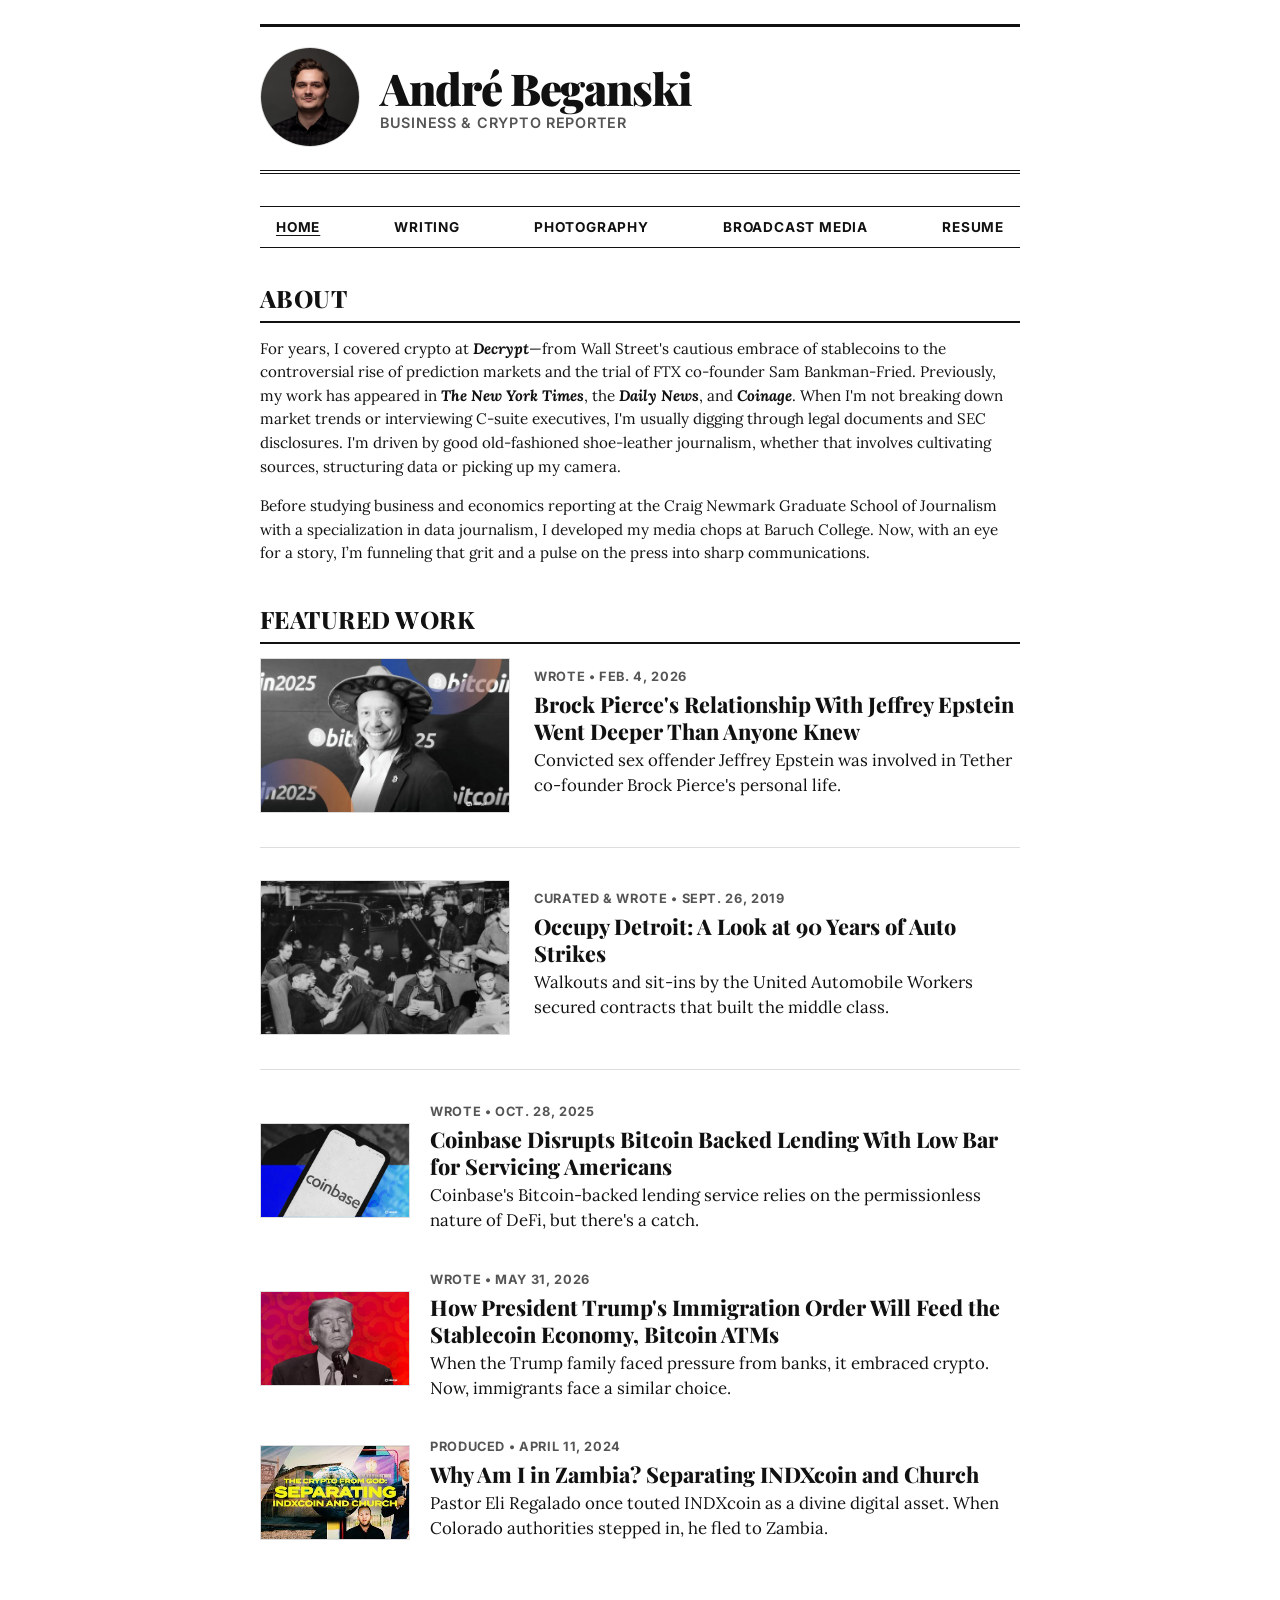
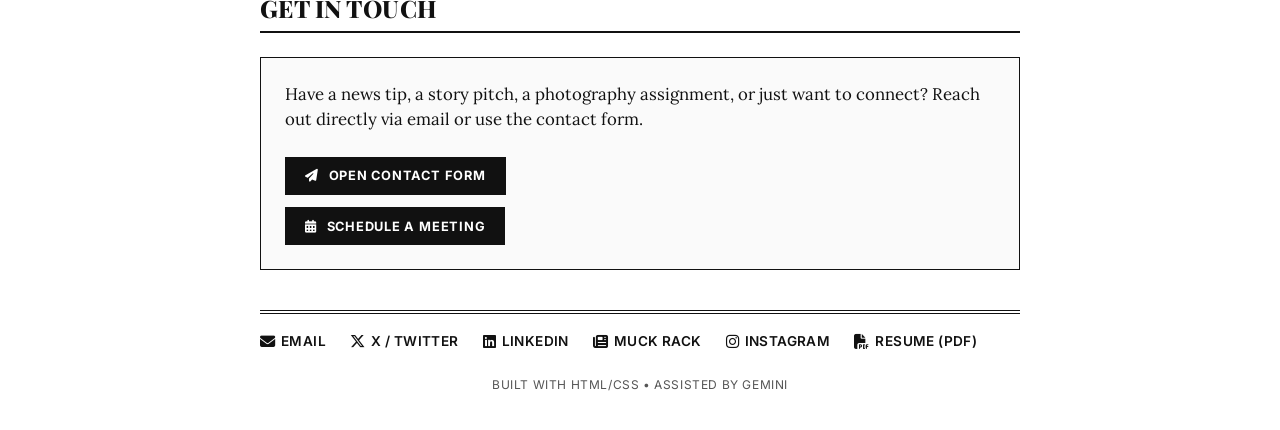
==== index.html @ 06ed8285 "Update index.html" ====
<!DOCTYPE html>
<html lang="en">
<head>
    <meta charset="UTF-8">
    <meta name="viewport" content="width=device-width, initial-scale=1.0">
    <meta name="referrer" content="strict-origin-when-cross-origin">
    <title>André Beganski | Business & Crypto Reporter</title>
    
    <!-- Broadsheet Editorial Fonts from Google -->
    <link rel="preconnect" href="https://fonts.googleapis.com">
    <link rel="preconnect" href="https://fonts.gstatic.com" crossorigin>
    <link href="https://fonts.googleapis.com/css2?family=Lora:ital,wght@0,400;0,500;1,400&family=Playfair+Display:ital,wght@0,600;0,800;0,900;1,600&family=Inter:wght@600;700&display=swap" rel="stylesheet">

    <!-- Font Awesome for Icons -->
    <link rel="stylesheet" href="https://cdnjs.cloudflare.com/ajax/libs/font-awesome/6.5.1/css/all.min.css">
    
    <!-- Master Stylesheet -->
    <link rel="stylesheet" href="styles.css">

    <!-- White "AB" on Black Background Inline Favicon -->
    <link rel="icon" href="data:image/svg+xml,<svg xmlns='http://www.w3.org/2000/svg' viewBox='0 0 100 100'><rect width='100' height='100' fill='%23111111'/><text x='50%' y='64%' font-family='serif' font-weight='900' font-size='52' fill='%23FFFFFF' text-anchor='middle'>AB</text></svg>">

    <!-- Open Graph / Social Media Preview Meta Tags -->
    <meta property="og:type" content="website">
    <meta property="og:title" content="André Beganski | Business & Crypto Reporter">
    <meta property="og:description" content="Business and economics reporter specializing in digital assets, institutional trends, and financial reporting.">
    <meta property="og:image" content="Headshot.jpg">
    <meta property="og:url" content="https://andrebeganski.github.io/">

    <!-- Twitter Card Meta Tags -->
    <meta name="twitter:card" content="summary_large_image">
    <meta name="twitter:title" content="André Beganski | Business & Crypto Reporter">
    <meta name="twitter:description" content="Business and economics reporter specializing in digital assets, institutional trends, and financial reporting.">
    <meta name="twitter:image" content="Headshot.jpg">

    <!-- First-Visit Check Script (Tip: add ?reset=true to your URL to test the animation again) -->
    <script>
        const urlParams = new URLSearchParams(window.location.search);
        if (urlParams.has('reset')) {
            localStorage.removeItem('siteVisited');
        }

        if (localStorage.getItem('siteVisited')) {
            document.documentElement.classList.add('returning-visitor');
        } else {
            localStorage.setItem('siteVisited', 'true');
        }
    </script>

    <style>
        :root {
            --paper: #FFFFFF;
            --ink: #111111;
            --gray: #555555;
            --border: #DDDDDD;
        }

        * {
            box-sizing: border-box;
            margin: 0;
            padding: 0;
        }

        body {
            background-color: var(--paper);
            color: var(--ink);
            font-family: 'Lora', serif;
            line-height: 1.5;
            padding: 1.5rem;
            -webkit-font-smoothing: antialiased;
        }

        .container {
            max-width: 760px;
            margin: 0 auto;
        }

        /* Compact Masthead Styling */
        header {
            margin-bottom: 2rem;
            padding: 1.25rem 0;
            border-top: 3px solid var(--ink);
            border-bottom: 1px solid var(--ink);
            position: relative;
        }

        header::after {
            content: '';
            position: absolute;
            bottom: 2px;
            left: 0;
            right: 0;
            height: 1px;
            background: var(--ink);
        }

        .header-content {
            display: flex;
            align-items: center;
            gap: 1.25rem;
        }

        /* Animations */
        @keyframes revealColor {
            0% { filter: grayscale(100%); }
            100% { filter: grayscale(20%); }
        }

        @keyframes fadeInText {
            0% { opacity: 0; transform: translateY(4px); }
            100% { opacity: 1; transform: translateY(0); }
        }

        .profile-img {
            width: 100px;
            height: 100px;
            border-radius: 50%;
            object-fit: cover;
            border: 1px solid var(--border);
            flex-shrink: 0;
            filter: grayscale(20%);
        }

        h1 {
            font-size: 2.75rem;
            font-weight: 900;
            margin: 0 0 0.1rem 0;
            letter-spacing: -0.03em;
            line-height: 1;
        }

        .subtitle {
            font-family: 'Inter', sans-serif;
            font-size: 0.9rem;
            color: var(--gray);
            font-weight: 600;
            text-transform: uppercase;
            letter-spacing: 0.05em;
            margin: 0;
        }

        /* FIRST-TIME VISITOR ANIMATION OVERRIDES */
        html:not(.returning-visitor) img.profile-img {
            filter: grayscale(100%); /* !important removed */
            animation: revealColor 2.5s ease-out forwards !important;
        }

        html:not(.returning-visitor) .header-text h1 {
            opacity: 0; /* !important removed */
            animation: fadeInText 1.0s ease-out 0.4s forwards !important;
        }

        html:not(.returning-visitor) .header-text .subtitle {
            opacity: 0; /* !important removed */
            animation: fadeInText 1.0s ease-out 0.8s forwards !important;
        }

        /* RETURNING VISITOR STATES (Forces full visibility immediately) */
        html.returning-visitor img.profile-img {
            filter: grayscale(20%) !important;
        }

        html.returning-visitor .header-text h1,
        html.returning-visitor .header-text .subtitle {
            opacity: 1 !important;
            transform: none !important;
            animation: none !important;
        }

        h1, h2, h3 {
            font-family: 'Playfair Display', serif;
            color: var(--ink);
        }

        section {
            margin-bottom: 2.25rem;
        }

        /* Section Dividers */
        h2 {
            font-size: 1.5rem;
            font-weight: 800;
            margin-bottom: 0.85rem;
            padding-bottom: 0.35rem;
            border-bottom: 2px solid var(--ink);
            text-transform: uppercase;
            letter-spacing: 0.02em;
        }

        p {
            margin-bottom: 0.75rem;
            font-size: 1.05rem;
        }

        /* About Section text */
        #about p {
            font-size: 0.95rem;
            line-height: 1.55;
            margin-bottom: 1rem;
        }
        
        #about p:last-child {
            margin-bottom: 0;
        }

        /* Navigation Bar */
        .work-nav {
            display: flex;
            justify-content: space-between; 
            align-items: center;
            margin-top: 1.25rem;
            margin-bottom: 2rem;
            padding: 0.6rem 1rem;
            border-top: 1px solid var(--ink);
            border-bottom: 1px solid var(--ink);
        }

        .work-nav a {
            font-family: 'Inter', sans-serif;
            font-size: 0.85rem;
            font-weight: 700;
            text-transform: uppercase;
            letter-spacing: 0.06em;
            color: var(--ink);
            text-decoration: none;
            transition: color 0.2s ease;
        }

        .work-nav a:hover,
        .work-nav a.active {
            text-decoration: underline;
            text-underline-offset: 3px;
        }

        /* Clips Section */
        .clip {
            margin-bottom: 1.5rem;
        }

        .clip-content {
            display: flex;
            gap: 1.25rem;
            align-items: center;
        }

        .clip-text {
            flex: 1;
        }

        /* Standard Article Thumbnails */
        .clip-thumb {
            width: 150px;
            height: 95px;
            object-fit: cover;
            border: 1px solid var(--border);
            flex-shrink: 0;
        }

        .clip-content a:first-child {
            display: block;
            overflow: hidden;
            flex-shrink: 0;
        }
        
        /* Prominent Hero Clip Styles */
        .clip-hero {
            margin-bottom: 2rem;
            border-bottom: 1px solid var(--border);
            padding-bottom: 1.75rem;
        }

        .clip-hero .clip-content {
            gap: 1.5rem;
            align-items: center;
        }

        .clip-hero .clip-thumb {
            width: 250px;
            height: 155px;
            object-fit: cover;
        }
        
        .clip-hero h3 {
            font-size: 1.5rem; 
            margin-bottom: 0.3rem;
        }
        
        .clip-hero p {
            font-size: 1.05rem; 
        }

        /* Standard Clip Headlines */
        .clip h3 {
            font-size: 1.35rem;
            font-weight: 800;
            margin-bottom: 0.2rem;
            line-height: 1.25;
        }

        .clip h3 a {
            color: var(--ink);
            text-decoration: none;
            transition: color 0.2s ease;
        }

        .clip h3 a:hover {
            color: var(--gray);
            text-decoration: underline;
            text-decoration-thickness: 2px;
            text-underline-offset: 3px;
        }

        .clip-meta {
            font-family: 'Inter', sans-serif;
            font-size: 0.8rem;
            text-transform: uppercase;
            letter-spacing: 0.05em;
            color: var(--gray);
            margin-bottom: 0.3rem;
            font-weight: 700;
        }

        .clip-meta span {
            display: inline-block;
        }

        /* Contact Section Styling */
        .contact-box {
            border: 1px solid var(--ink);
            padding: 1.5rem;
            background: #FAFAFA;
            margin-top: 1.5rem;
        }

        .btn-editorial {
            font-family: 'Inter', sans-serif;
            display: inline-block;
            background: var(--ink);
            color: var(--paper);
            padding: 0.6rem 1.25rem;
            text-transform: uppercase;
            font-size: 0.8rem;
            font-weight: 700;
            letter-spacing: 0.06em;
            text-decoration: none;
            margin-top: 0.75rem;
            transition: opacity 0.2s ease, transform 0.2s ease;
        }

        .btn-editorial:hover {
            opacity: 0.85;
            text-decoration: none;
            transform: translateY(-1px);
        }

        /* Footer & Socials */
        footer {
            border-top: 1px solid var(--ink);
            padding-top: 1.25rem;
            margin-top: 2.5rem;
            position: relative;
        }

        footer::before {
            content: '';
            position: absolute;
            top: 2px;
            left: 0;
            right: 0;
            height: 1px;
            background: var(--ink);
        }

        .links {
            display: flex;
            flex-wrap: wrap;
            gap: 1rem 1.5rem;
            margin-bottom: 1.5rem;
        }

        .links a {
            font-family: 'Inter', sans-serif;
            color: var(--ink);
            text-decoration: none;
            font-weight: 600;
            font-size: 0.85rem;
            text-transform: uppercase;
            letter-spacing: 0.03em;
            display: inline-flex;
            align-items: center;
            gap: 0.35rem;
            transition: opacity 0.2s ease;
        }

        .links a i {
            font-size: 0.95rem;
            color: var(--ink);
            transition: transform 0.2s ease;
        }

        .links a:hover {
            opacity: 0.7;
            text-decoration: underline;
            text-underline-offset: 3px;
        }
        
        .links a:hover i {
            transform: scale(1.1);
        }
        
        .colophon {
            text-align: center;
            font-family: 'Inter', sans-serif;
            font-size: 0.75rem;
            color: var(--gray);
            text-transform: uppercase;
            letter-spacing: 0.05em;
        }

        /* Responsive tweak for phones */
        @media (max-width: 600px) {
            .header-content {
                flex-direction: column;
                text-align: center;
                gap: 1rem;
            }
            .work-nav {
                flex-direction: column;
                gap: 0.5rem;
                padding: 0.75rem 1rem;
            }
            .clip-content {
                flex-direction: column;
            }
            .clip-content a:first-child {
                width: 100%;
            }
            .clip-thumb, .clip-hero .clip-thumb {
                width: 100%;
                height: 180px;
            }
            h1 { font-size: 2.25rem; }
            body { padding: 1.25rem 1rem; }
        }
    </style>
</head>
<body>

    <div class="container">
        <header>
            <div class="header-content">
                <a href="index.html">
                    <img src="Headshot.jpg" alt="André Beganski" class="profile-img">
                </a>
                <div class="header-text">
                    <h1>André Beganski</h1>
                    <p class="subtitle">Business & Crypto Reporter</p>
                </div>
            </div>
        </header>

        <!-- Navigation with elevated Resume link -->
        <nav class="work-nav">
            <a href="index.html" class="active">Home</a>
            <a href="writing.html">Writing</a>
            <a href="photography.html">Photography</a>
            <a href="broadcast.html">Broadcast Media</a>
            <a href="Beganski_Andre_Resume.pdf" target="_blank" rel="noopener noreferrer">Resume</a>
        </nav>

        <section id="about">
            <h2>About</h2>
            <p>For years, I covered crypto at <i><strong>Decrypt</strong></i>—from Wall Street's cautious embrace of stablecoins to the controversial rise of prediction markets and the trial of FTX co-founder Sam Bankman-Fried. Previously, my work has appeared in <strong><i>The New York Times</strong></i>, the <strong><i>Daily News</strong></i>, and <strong><i>Coinage</strong></i>.
            When I'm not breaking down market trends or interviewing C-suite executives, I'm usually digging through legal documents and SEC disclosures. I'm driven by good old-fashioned shoe-leather journalism, whether that involves cultivating sources, structuring data or picking up my camera.
            <p>Before studying business and economics reporting at the Craig Newmark Graduate School of Journalism with a specialization in data journalism, I developed my media chops at Baruch College.
            Now, with an eye for a story, I’m funneling that grit and a pulse on the press into sharp communications.</p>
        </section>

        <section id="clips">
            <h2>Featured Work</h2>
            
            <!-- Hero Clip 1: Investigation -->
            <div class="clip clip-hero">
                <div class="clip-content">
                    <a href="https://decrypt.co/356972/brock-pierce-relationship-jeffrey-epstein-deeper-anyone-knew" target="_blank" rel="noopener noreferrer">
                        <img src="Brock.jpg" alt="Brock Pierce Article Thumbnail" class="clip-thumb">
                    </a>
                    <div class="clip-text">
                        <div class="clip-meta">
                            <span>Wrote • Feb. 4, 2026</span>
                        </div>
                        <h3><a href="https://decrypt.co/356972/brock-pierce-relationship-jeffrey-epstein-deeper-anyone-knew" target="_blank" rel="noopener noreferrer">Brock Pierce's Relationship With Jeffrey Epstein Went Deeper Than Anyone Knew</a></h3>
                        <p>Convicted sex offender Jeffrey Epstein was involved in Tether co-founder Brock Pierce's personal life.</p>
                    </div>
                </div>
            </div>

            <!-- Hero Clip 2: Photo Essay -->
            <div class="clip clip-hero">
                <div class="clip-content">
                    <a href="https://www.nytimes.com/2019/09/26/automobiles/auto-strikes-history.html" target="_blank" rel="noopener noreferrer">
                        <img src="Detroit.jpg" alt="New York Times Auto Strikes Photo Essay Thumbnail" class="clip-thumb">
                    </a>
                    <div class="clip-text">
                        <div class="clip-meta">
                            <span>Curated & Wrote • Sept. 26, 2019</span>
                        </div>
                        <h3><a href="https://www.nytimes.com/2019/09/26/automobiles/auto-strikes-history.html" target="_blank" rel="noopener noreferrer">Occupy Detroit: A Look at 90 Years of Auto Strikes</a></h3>
                        <p>Walkouts and sit-ins by the United Automobile Workers secured contracts that built the middle class.</p>
                    </div>
                </div>
            </div>

            <!-- Standard Clip 1 -->
            <div class="clip">
                <div class="clip-content">
                    <a href="https://decrypt.co/345886/coinbase-disrupts-bitcoin-backed-lending-low-bar-servicing-americans" target="_blank" rel="noopener noreferrer">
                        <img src="Coinbase.jpg" alt="Coinbase Article Thumbnail" class="clip-thumb">
                    </a>
                    <div class="clip-text">
                        <div class="clip-meta">
                            <span>Wrote • Oct. 28, 2025</span>
                        </div>
                        <h3><a href="https://decrypt.co/345886/coinbase-disrupts-bitcoin-backed-lending-low-bar-servicing-americans" target="_blank" rel="noopener noreferrer">Coinbase Disrupts Bitcoin Backed Lending With Low Bar for Servicing Americans</a></h3>
                        <p>Coinbase's Bitcoin-backed lending service relies on the permissionless nature of DeFi, but there's a catch.</p>
                    </div>
                </div>
            </div>

            <!-- Standard Clip 2 -->
            <div class="clip">
                <div class="clip-content">
                    <a href="https://decrypt.co/369479/how-president-trump-immigration-order-feed-stablecoin-bitcoin-atms" target="_blank" rel="noopener noreferrer">
                        <img src="Trump.jpg" alt="Trump Article Thumbnail" class="clip-thumb">
                    </a>
                    <div class="clip-text">
                        <div class="clip-meta">
                            <span>Wrote • May 31, 2026</span>
                        </div>
                        <h3><a href="https://decrypt.co/369479/how-president-trump-immigration-order-feed-stablecoin-bitcoin-atms" target="_blank" rel="noopener noreferrer">How President Trump's Immigration Order Will Feed the Stablecoin Economy, Bitcoin ATMs</a></h3>
                        <p>When the Trump family faced pressure from banks, it embraced crypto. Now, immigrants face a similar choice.</p>
                    </div>
                </div>
            </div>

            <!-- Standard Clip 3 -->
            <div class="clip">
                <div class="clip-content">
                    <a href="https://www.coinage.media/s3/why-am-i-in-zambia-separating-indxcoin-and-church" target="_blank" rel="noopener noreferrer">
                        <img src="Zambia.jpg" alt="Coinage Media Zambia Video Thumbnail" class="clip-thumb">
                    </a>
                    <div class="clip-text">
                        <div class="clip-meta">
                            <span>Produced • April 11, 2024</span>
                        </div>
                        <h3><a href="https://www.coinage.media/s3/why-am-i-in-zambia-separating-indxcoin-and-church" target="_blank" rel="noopener noreferrer">Why Am I in Zambia? Separating INDXcoin and Church</a></h3>
                        <p>Pastor Eli Regalado once touted INDXcoin as a divine digital asset. When Colorado authorities stepped in, he fled to Zambia.</p>
                    </div>
                </div>
            </div>
            
        </section>

        <section id="contact">
            <h2>Get in Touch</h2>
            <div class="contact-box">
                <p>Have a news tip, a story pitch, a photography assignment, or just want to connect? Reach out directly via email or use the contact form.</p>
                <a href="contact.html" class="btn-editorial"><i class="fa-solid fa-paper-plane" style="margin-right: 6px;"></i> Open Contact Form</a>
                <br>
                <a href="https://calendar.app.google/BMsUF5dHbjo3s1t37" target="_blank" rel="noopener noreferrer" class="btn-editorial btn-editorial-outline"><i class="fa-solid fa-calendar-days" style="margin-right: 6px;"></i> Schedule a Meeting</a>
            </div>
        </section>

        <footer>
            <div class="links">
                <a href="mailto:andrebeganski@gmail.com"><i class="fa-solid fa-envelope"></i> Email</a>
                <a href="https://x.com/andrebeganski" target="_blank" rel="noopener noreferrer"><i class="fa-brands fa-x-twitter"></i> X / Twitter</a>
                <a href="https://www.linkedin.com/in/beganski/" target="_blank" rel="noopener noreferrer"><i class="fa-brands fa-linkedin"></i> LinkedIn</a>
                <a href="https://muckrack.com/andre-beganski" target="_blank" rel="noopener noreferrer"><i class="fa-solid fa-newspaper"></i> Muck Rack</a>
                <a href="https://www.instagram.com/andrebeganski/" target="_blank" rel="noopener noreferrer"><i class="fa-brands fa-instagram"></i> Instagram</a>
                <a href="Beganski_Andre_Resume.pdf" target="_blank" rel="noopener noreferrer"><i class="fa-solid fa-file-pdf"></i> Resume (PDF)</a>
            </div>
            <p class="colophon">Built with HTML/CSS • Assisted by Gemini</p>
        </footer>
    </div>

</body>
</html>
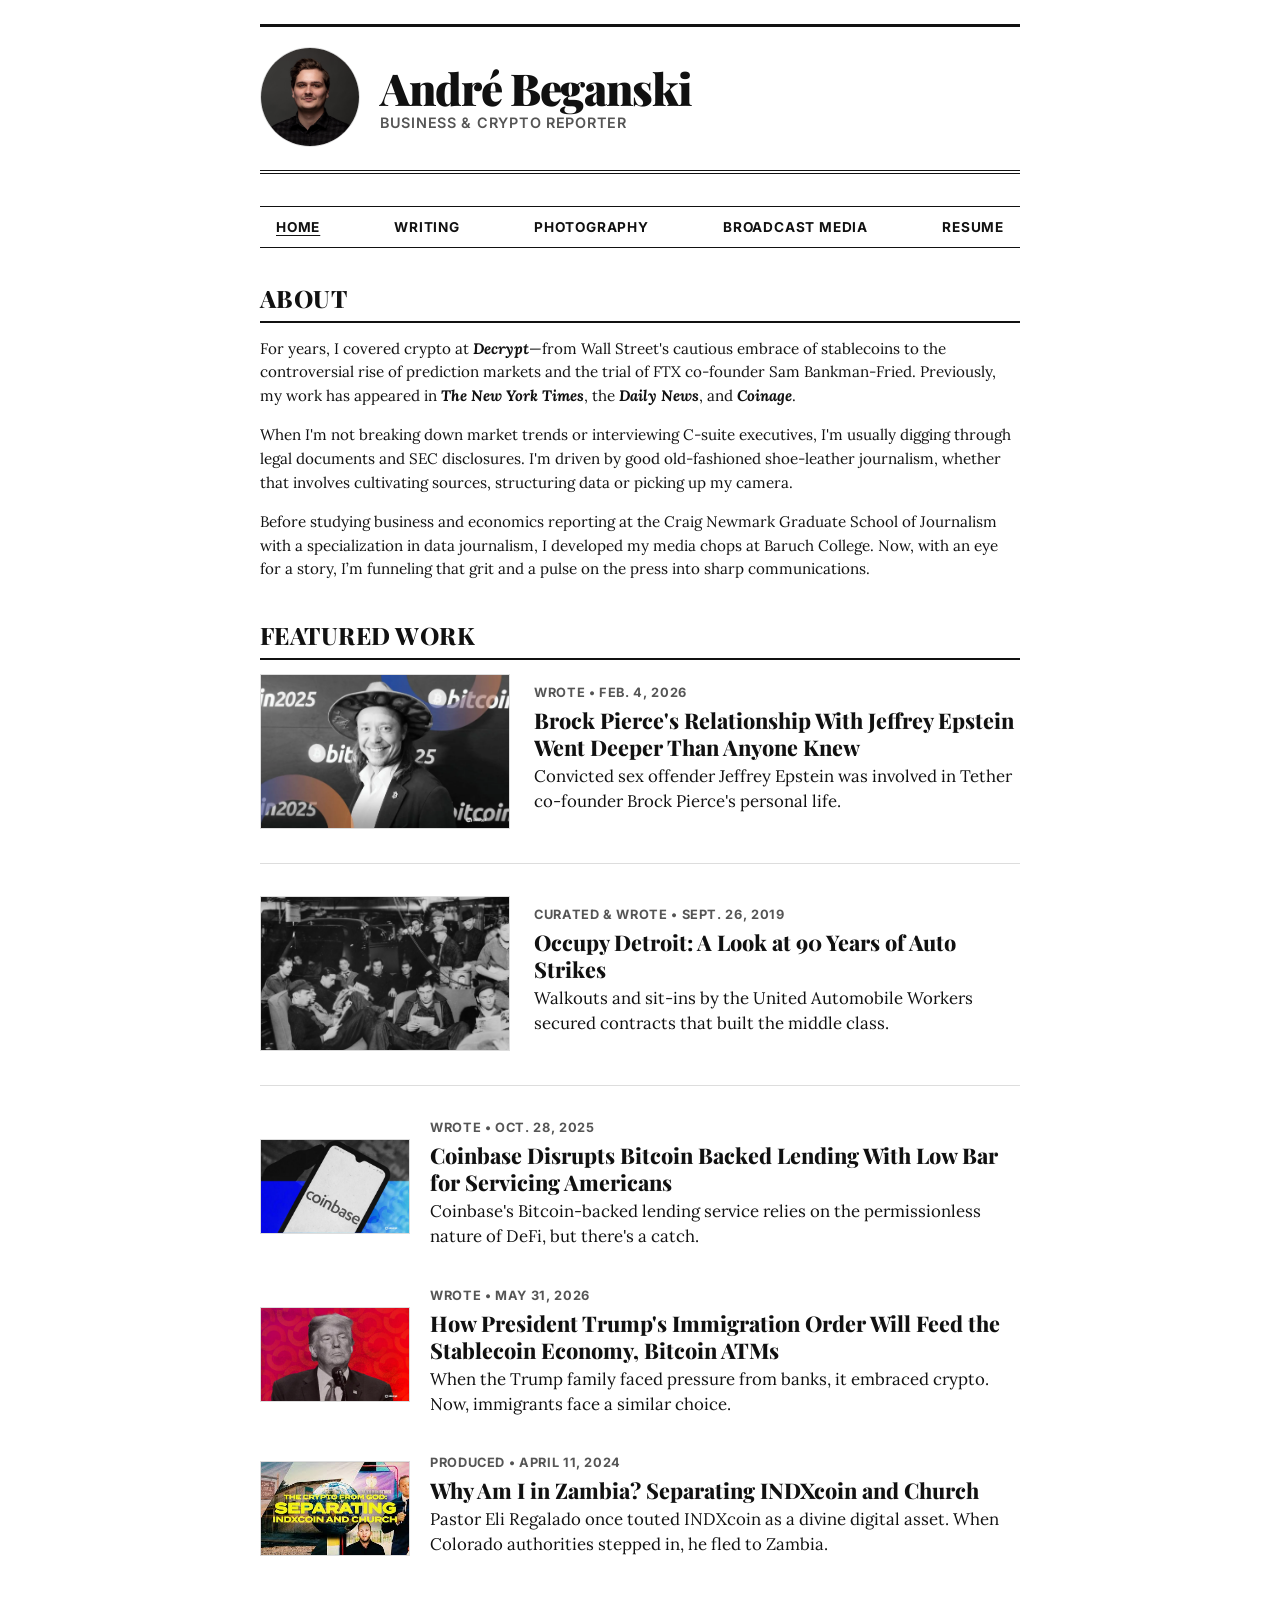
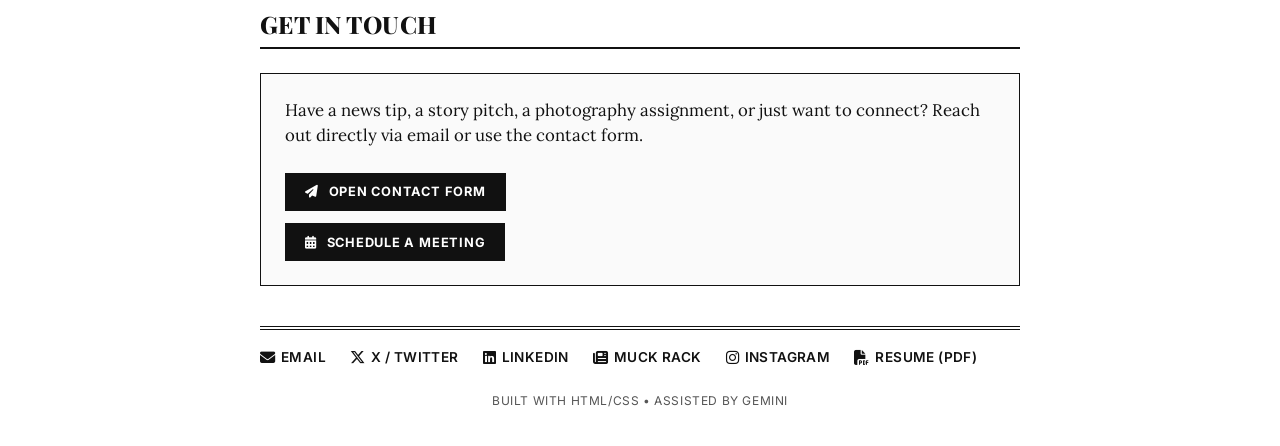
==== commit c897bde2: "Update index.html" ====
--- a/index.html
+++ b/index.html
@@ -471,9 +471,8 @@
         <section id="about">
             <h2>About</h2>
             <p>For years, I covered crypto at <i><strong>Decrypt</strong></i>—from Wall Street's cautious embrace of stablecoins to the controversial rise of prediction markets and the trial of FTX co-founder Sam Bankman-Fried. Previously, my work has appeared in <strong><i>The New York Times</strong></i>, the <strong><i>Daily News</strong></i>, and <strong><i>Coinage</strong></i>.
-            When I'm not breaking down market trends or interviewing C-suite executives, I'm usually digging through legal documents and SEC disclosures. I'm driven by good old-fashioned shoe-leather journalism, whether that involves cultivating sources, structuring data or picking up my camera.
-            <p>Before studying business and economics reporting at the Craig Newmark Graduate School of Journalism with a specialization in data journalism, I developed my media chops at Baruch College.
-            Now, with an eye for a story, I’m funneling that grit and a pulse on the press into sharp communications.</p>
+            <p>When I'm not breaking down market trends or interviewing C-suite executives, I'm usually digging through legal documents and SEC disclosures. I'm driven by good old-fashioned shoe-leather journalism, whether that involves cultivating sources, structuring data or picking up my camera.</p>
+            <p>Before studying business and economics reporting at the Craig Newmark Graduate School of Journalism with a specialization in data journalism, I developed my media chops at Baruch College. Now, with an eye for a story, I’m funneling that grit and a pulse on the press into sharp communications.</p>
         </section>
 
         <section id="clips">
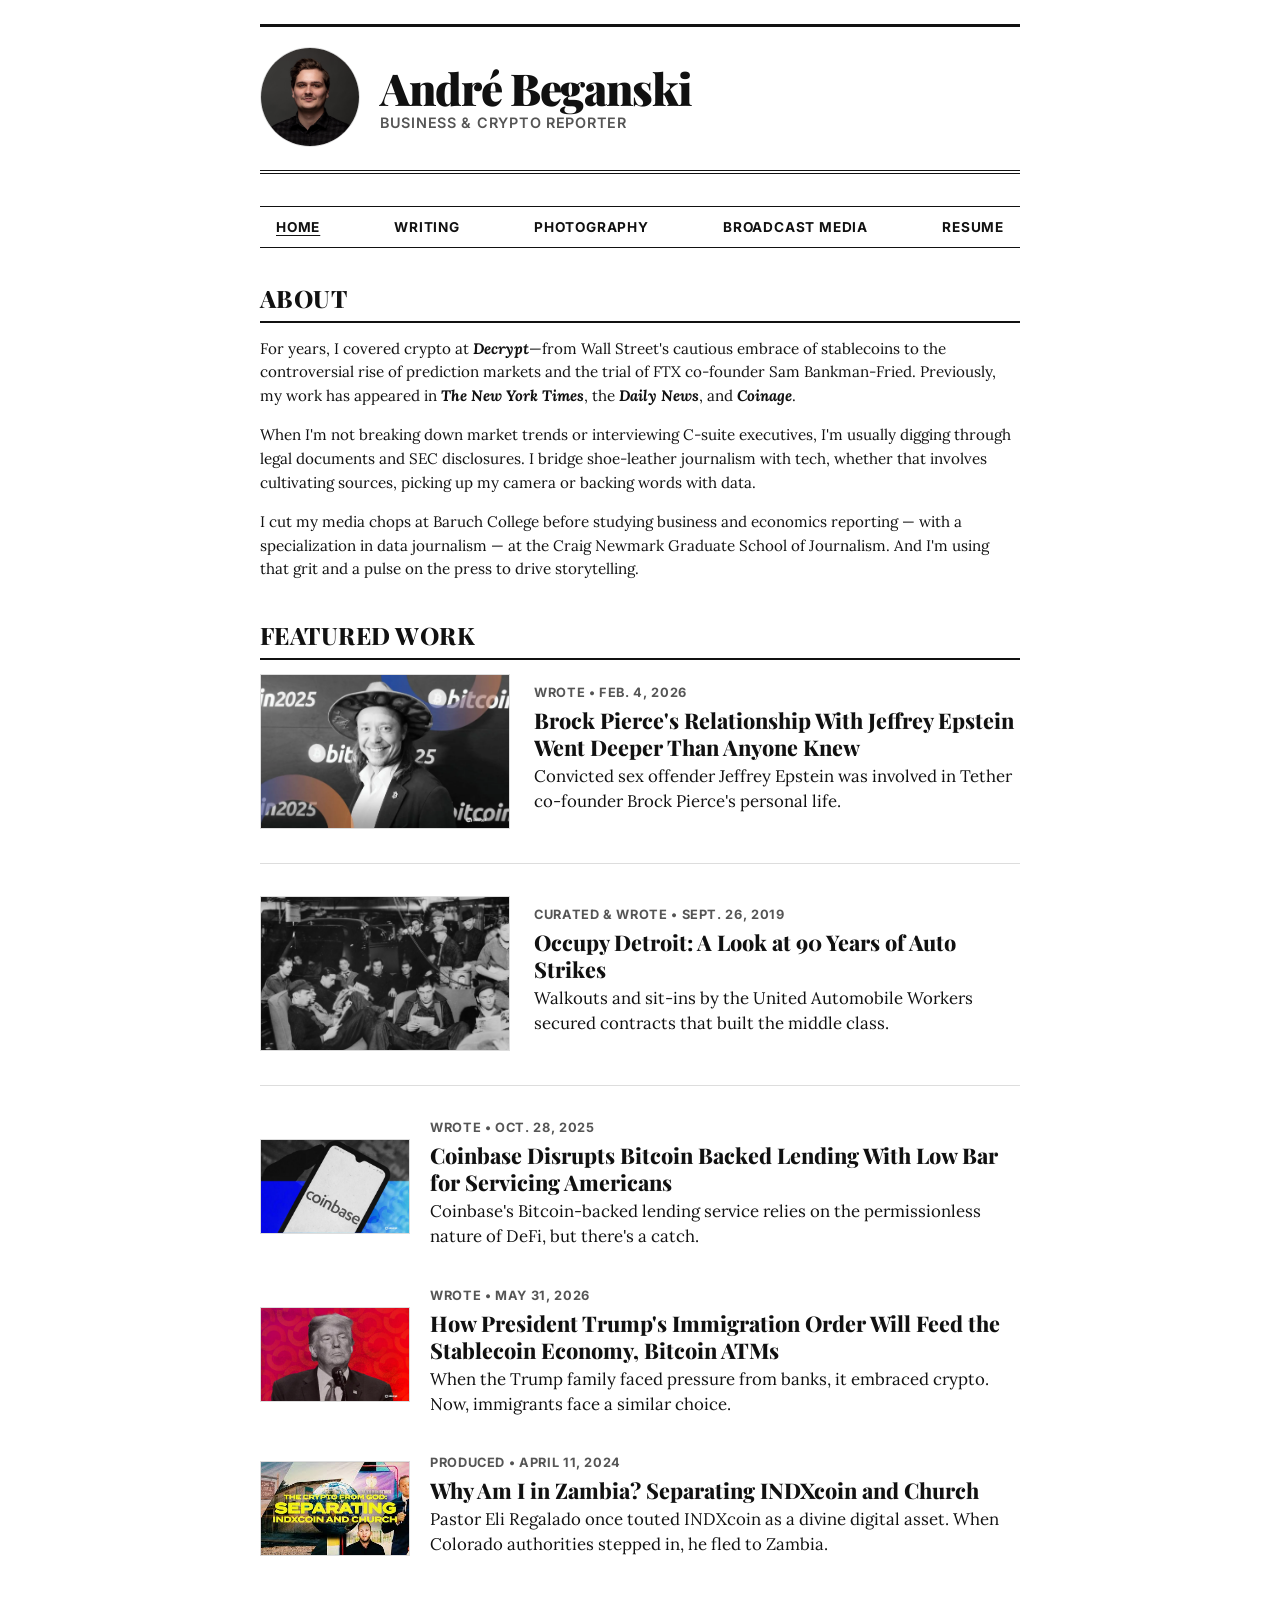
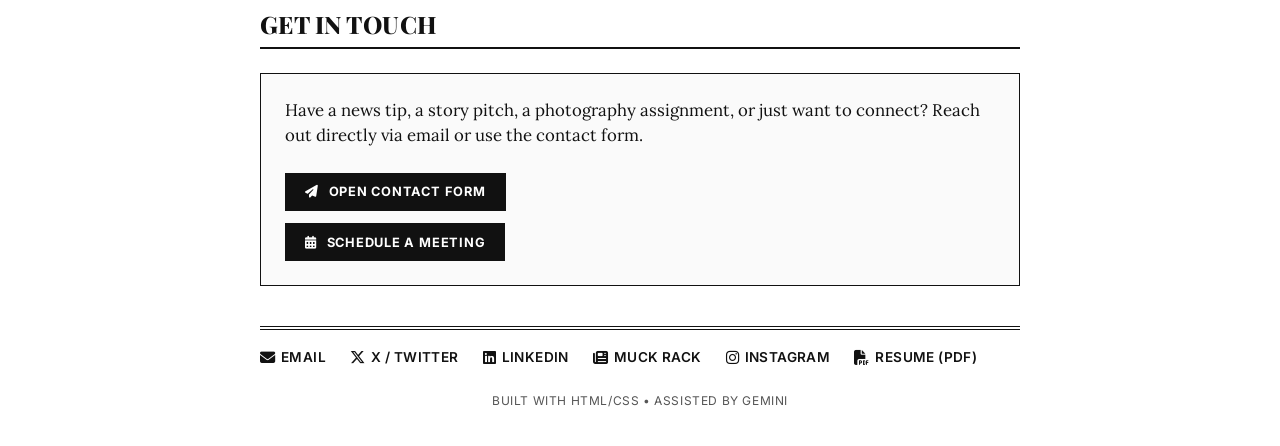
==== commit 747cf0fa: "Update index.html" ====
--- a/index.html
+++ b/index.html
@@ -471,8 +471,8 @@
         <section id="about">
             <h2>About</h2>
             <p>For years, I covered crypto at <i><strong>Decrypt</strong></i>—from Wall Street's cautious embrace of stablecoins to the controversial rise of prediction markets and the trial of FTX co-founder Sam Bankman-Fried. Previously, my work has appeared in <strong><i>The New York Times</strong></i>, the <strong><i>Daily News</strong></i>, and <strong><i>Coinage</strong></i>.
-            <p>When I'm not breaking down market trends or interviewing C-suite executives, I'm usually digging through legal documents and SEC disclosures. I'm driven by good old-fashioned shoe-leather journalism, whether that involves cultivating sources, structuring data or picking up my camera.</p>
-            <p>Before studying business and economics reporting at the Craig Newmark Graduate School of Journalism with a specialization in data journalism, I developed my media chops at Baruch College. Now, with an eye for a story, I’m funneling that grit and a pulse on the press into sharp communications.</p>
+            <p>When I'm not breaking down market trends or interviewing C-suite executives, I'm usually digging through legal documents and SEC disclosures. I bridge shoe-leather journalism with tech, whether that involves cultivating sources, picking up my camera or backing words with data.</p>
+            <p>I cut my media chops at Baruch College before studying business and economics reporting — with a specialization in data journalism — at the Craig Newmark Graduate School of Journalism. And I'm using that grit and a pulse on the press to drive storytelling.</p>
         </section>
 
         <section id="clips">
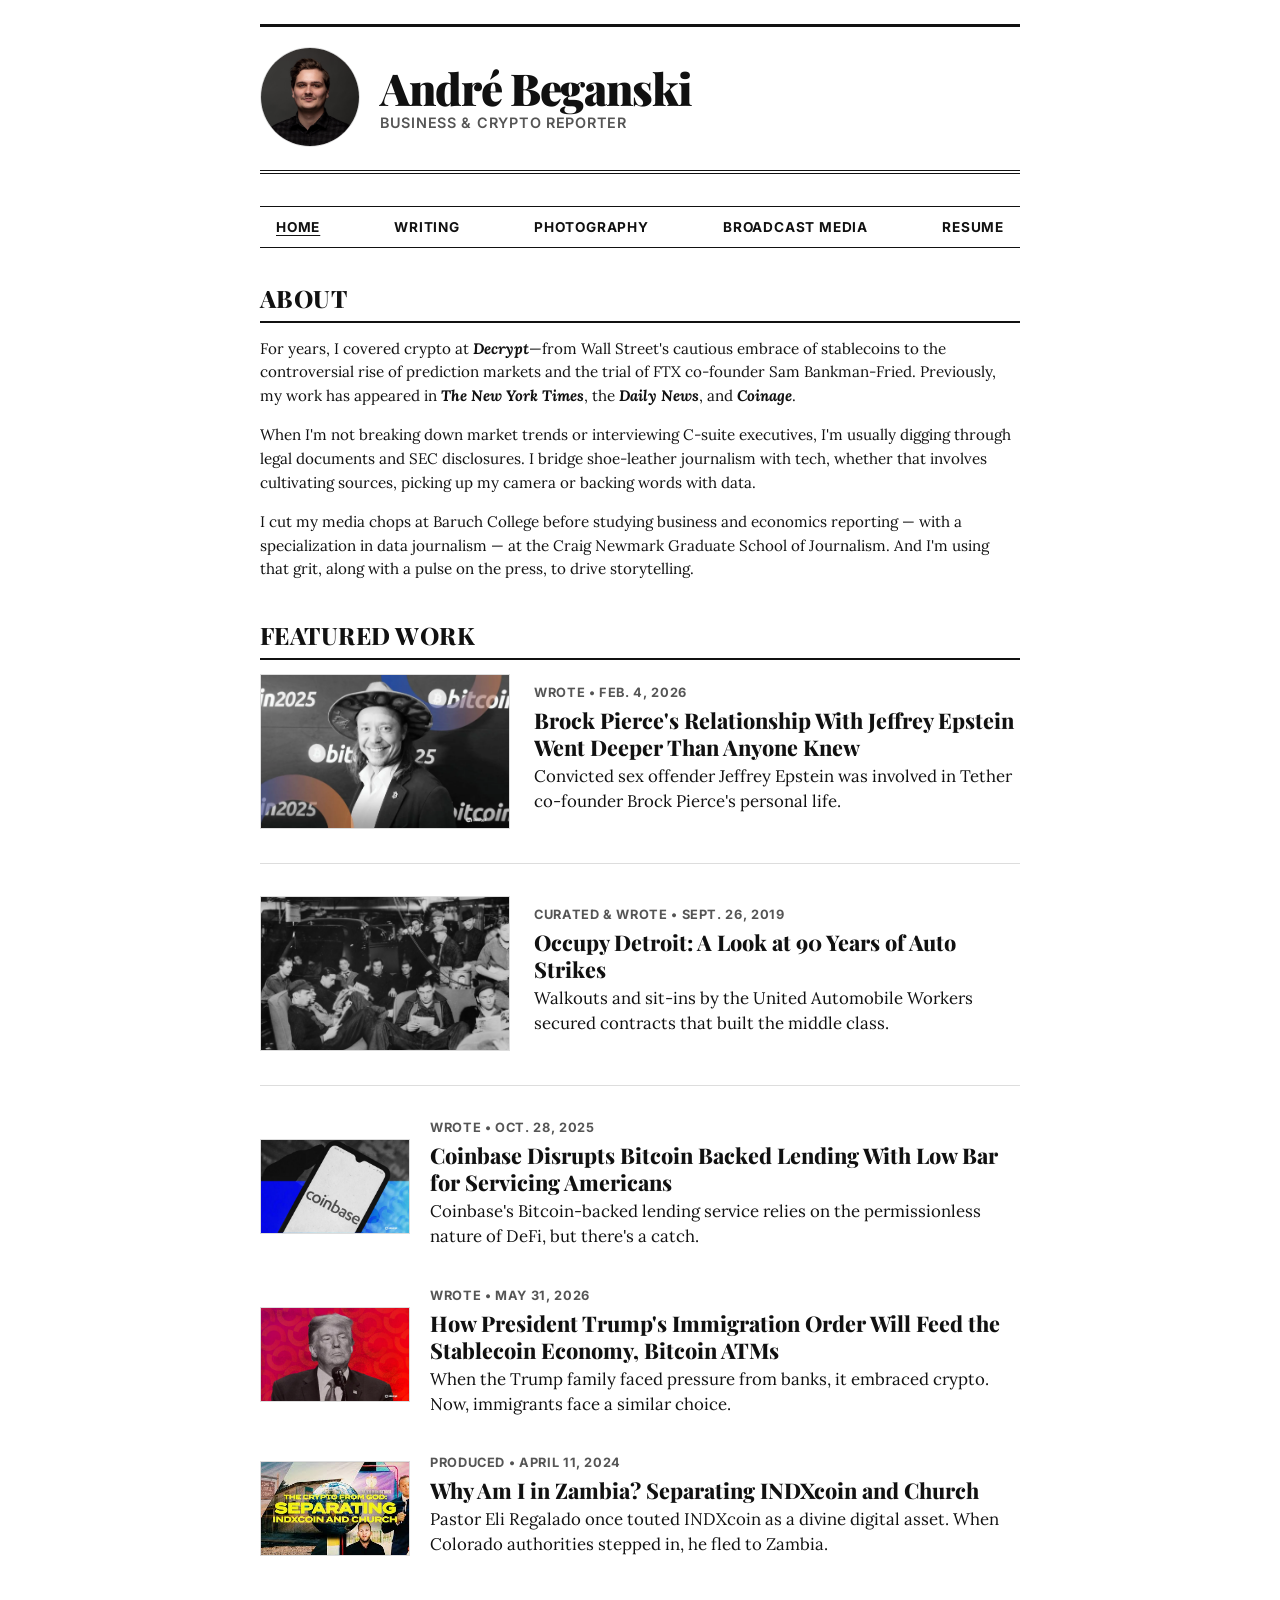
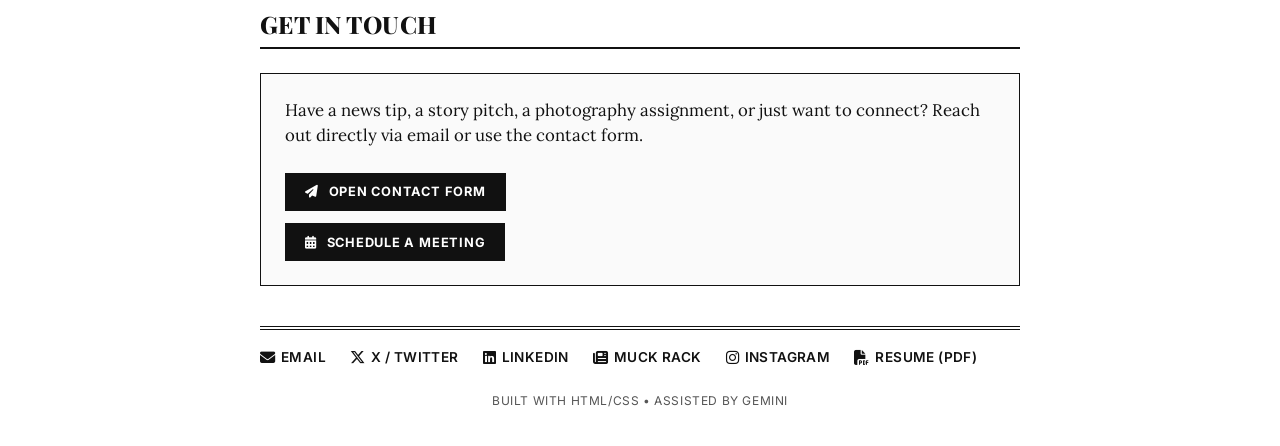
==== commit bd15ae40: "Update index.html" ====
--- a/index.html
+++ b/index.html
@@ -472,7 +472,7 @@
             <h2>About</h2>
             <p>For years, I covered crypto at <i><strong>Decrypt</strong></i>—from Wall Street's cautious embrace of stablecoins to the controversial rise of prediction markets and the trial of FTX co-founder Sam Bankman-Fried. Previously, my work has appeared in <strong><i>The New York Times</strong></i>, the <strong><i>Daily News</strong></i>, and <strong><i>Coinage</strong></i>.
             <p>When I'm not breaking down market trends or interviewing C-suite executives, I'm usually digging through legal documents and SEC disclosures. I bridge shoe-leather journalism with tech, whether that involves cultivating sources, picking up my camera or backing words with data.</p>
-            <p>I cut my media chops at Baruch College before studying business and economics reporting — with a specialization in data journalism — at the Craig Newmark Graduate School of Journalism. And I'm using that grit and a pulse on the press to drive storytelling.</p>
+            <p>I cut my media chops at Baruch College before studying business and economics reporting — with a specialization in data journalism — at the Craig Newmark Graduate School of Journalism. And I'm using that grit, along with a pulse on the press, to drive storytelling.</p>
         </section>
 
         <section id="clips">
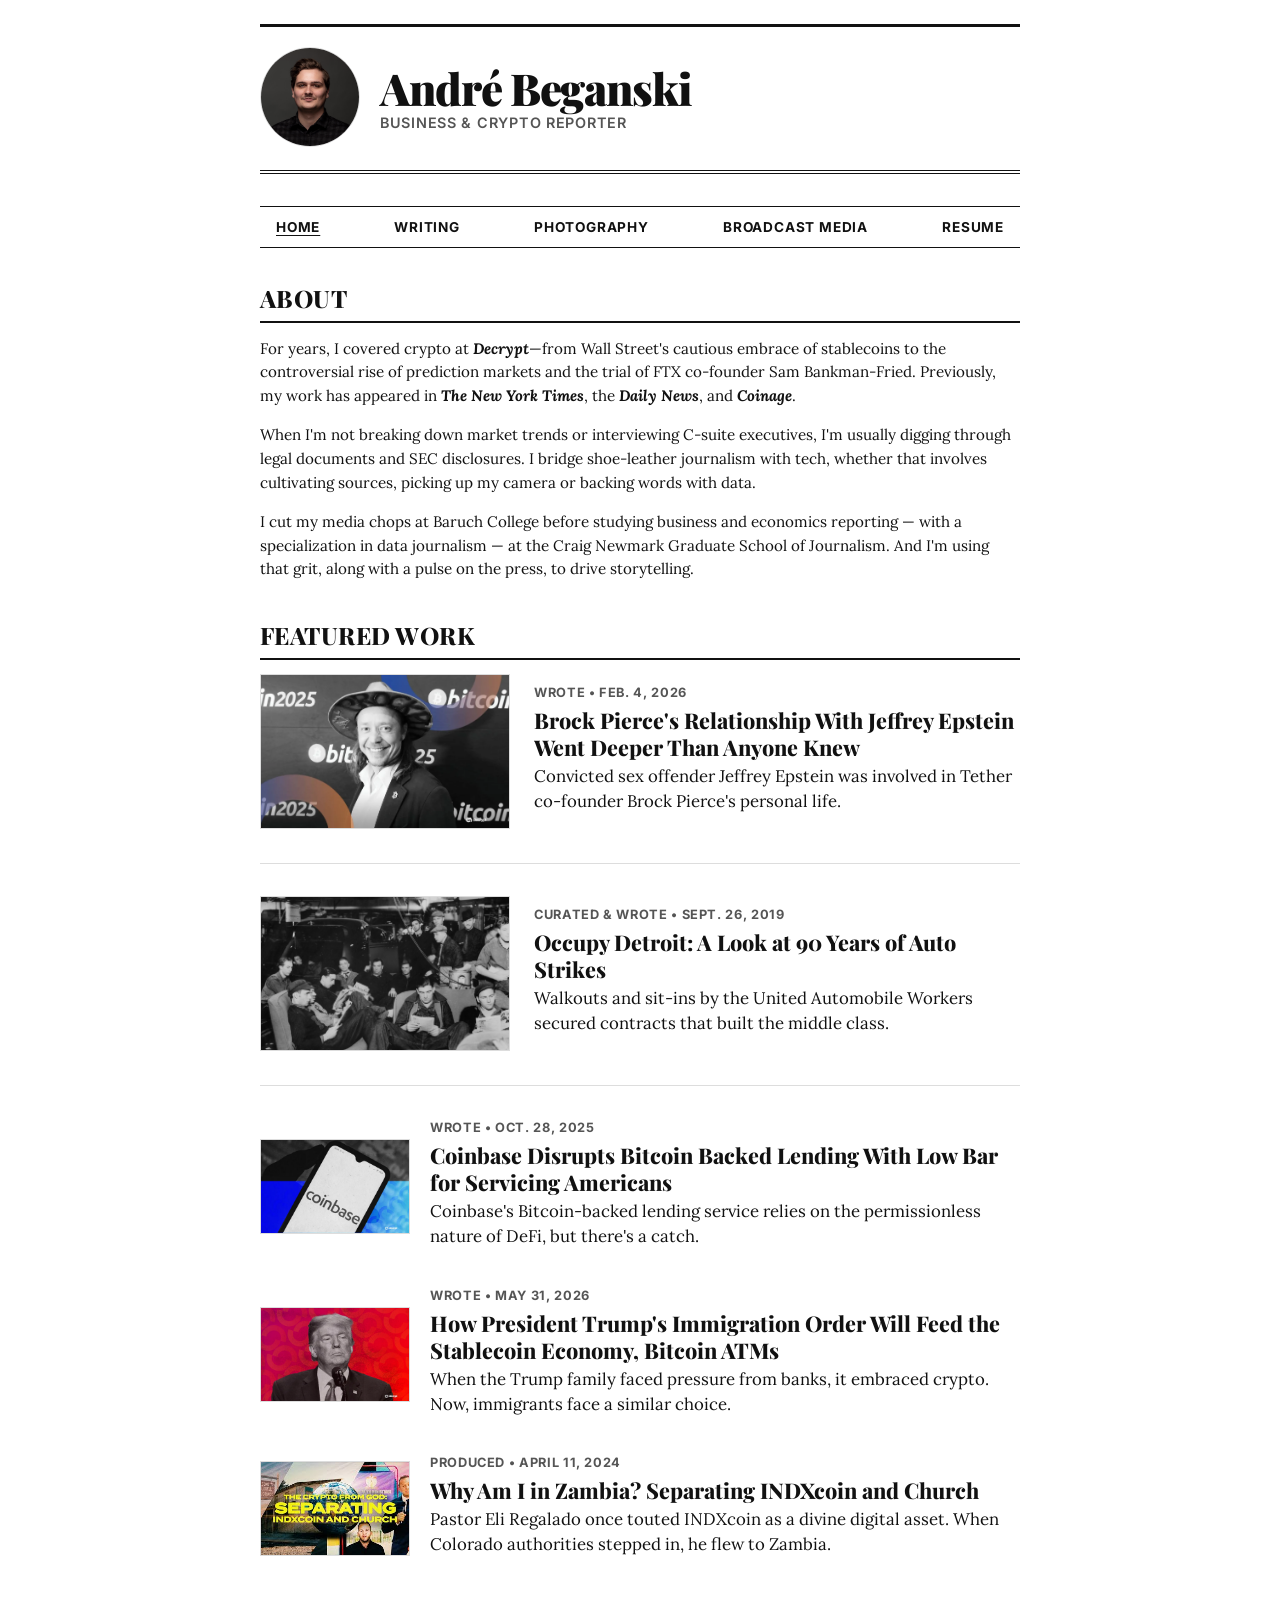
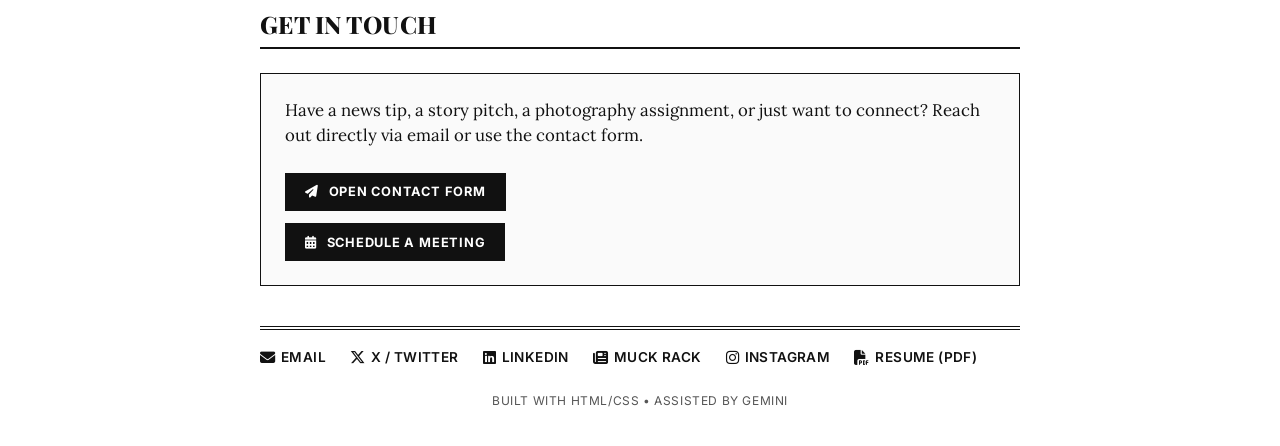
==== commit 657ba678: "Update index.html" ====
--- a/index.html
+++ b/index.html
@@ -553,7 +553,7 @@
                             <span>Produced • April 11, 2024</span>
                         </div>
                         <h3><a href="https://www.coinage.media/s3/why-am-i-in-zambia-separating-indxcoin-and-church" target="_blank" rel="noopener noreferrer">Why Am I in Zambia? Separating INDXcoin and Church</a></h3>
-                        <p>Pastor Eli Regalado once touted INDXcoin as a divine digital asset. When Colorado authorities stepped in, he fled to Zambia.</p>
+                        <p>Pastor Eli Regalado once touted INDXcoin as a divine digital asset. When Colorado authorities stepped in, he flew to Zambia.</p>
                     </div>
                 </div>
             </div>
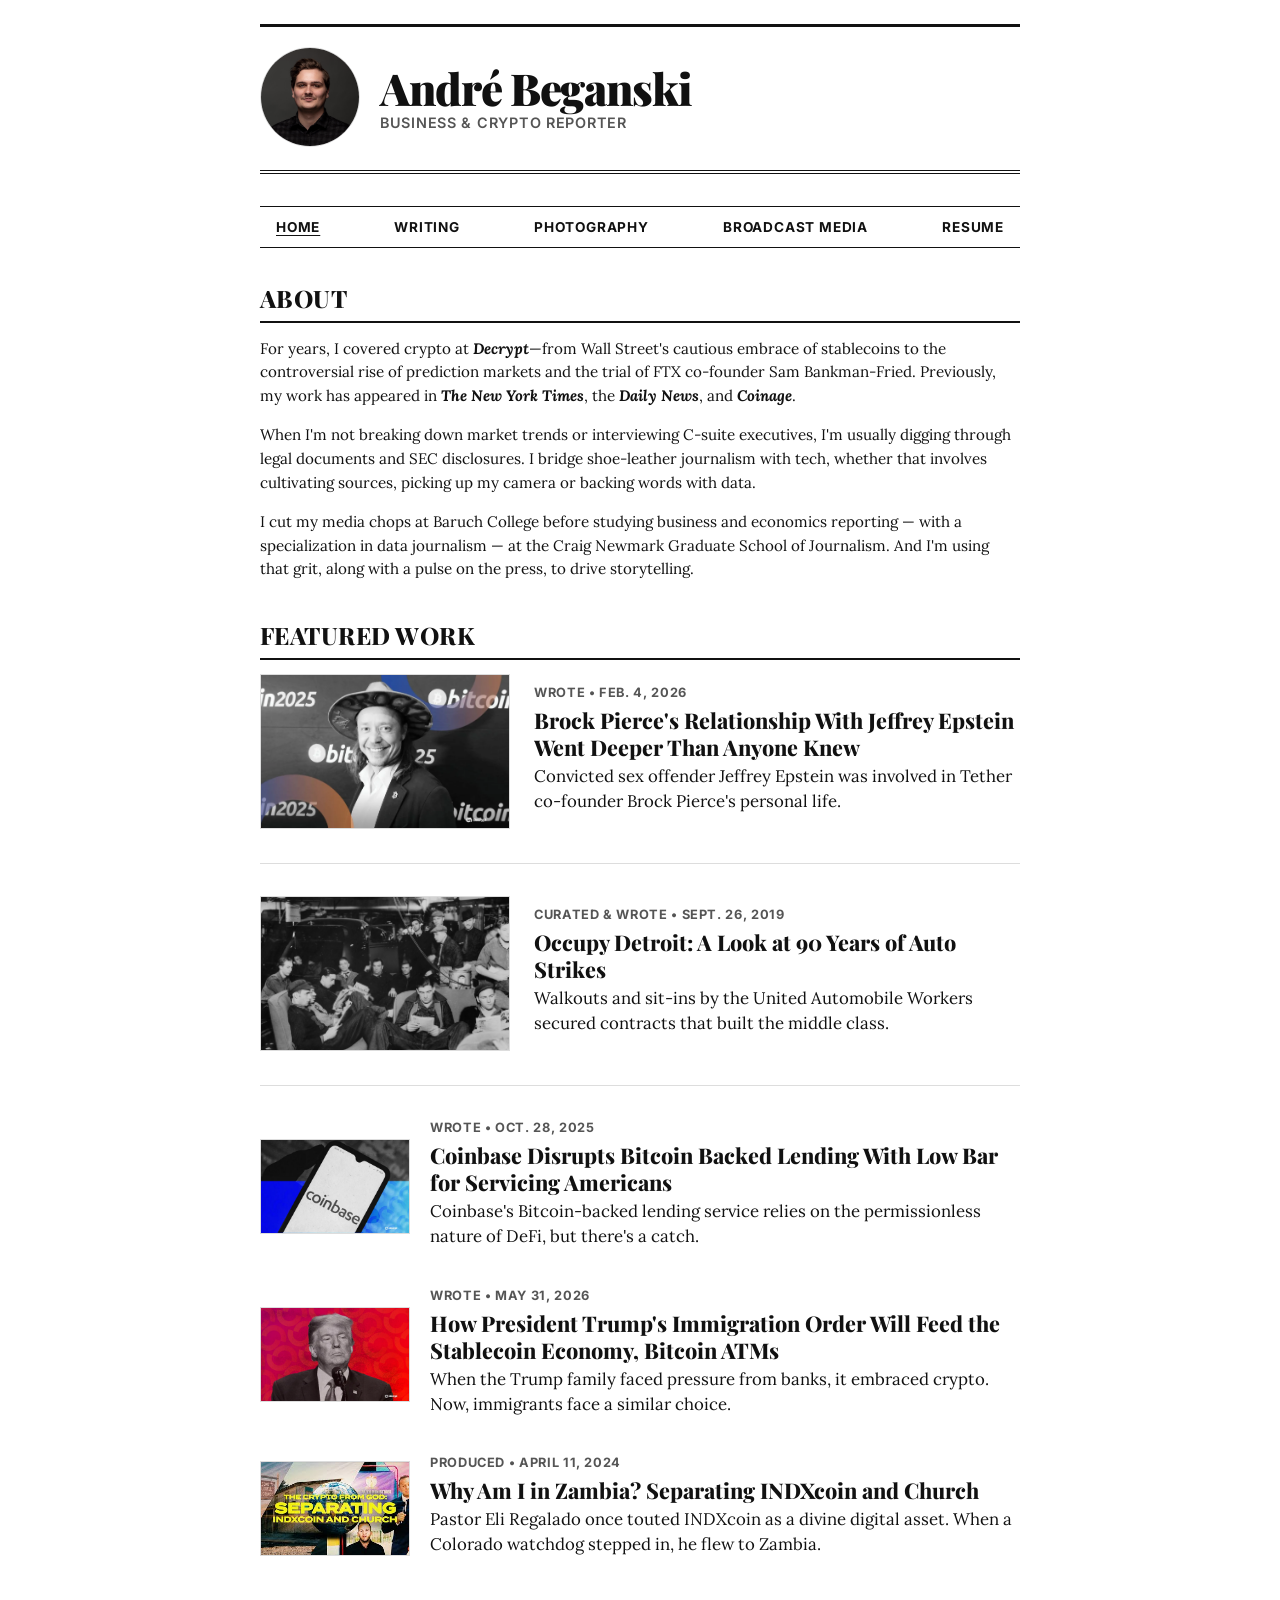
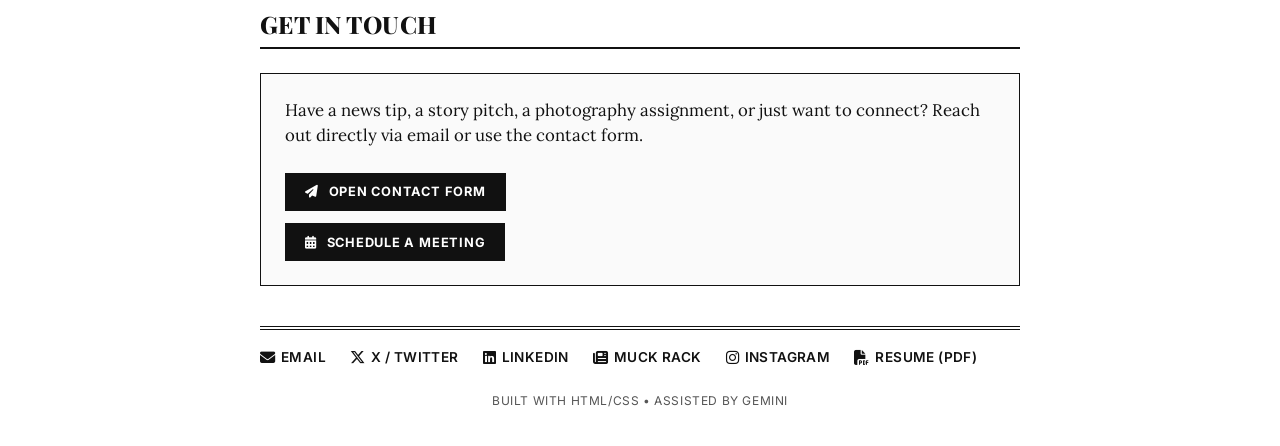
==== commit fb5e09cc: "Update index.html" ====
--- a/index.html
+++ b/index.html
@@ -553,7 +553,7 @@
                             <span>Produced • April 11, 2024</span>
                         </div>
                         <h3><a href="https://www.coinage.media/s3/why-am-i-in-zambia-separating-indxcoin-and-church" target="_blank" rel="noopener noreferrer">Why Am I in Zambia? Separating INDXcoin and Church</a></h3>
-                        <p>Pastor Eli Regalado once touted INDXcoin as a divine digital asset. When Colorado authorities stepped in, he flew to Zambia.</p>
+                        <p>Pastor Eli Regalado once touted INDXcoin as a divine digital asset. When a Colorado watchdog stepped in, he flew to Zambia.</p>
                     </div>
                 </div>
             </div>
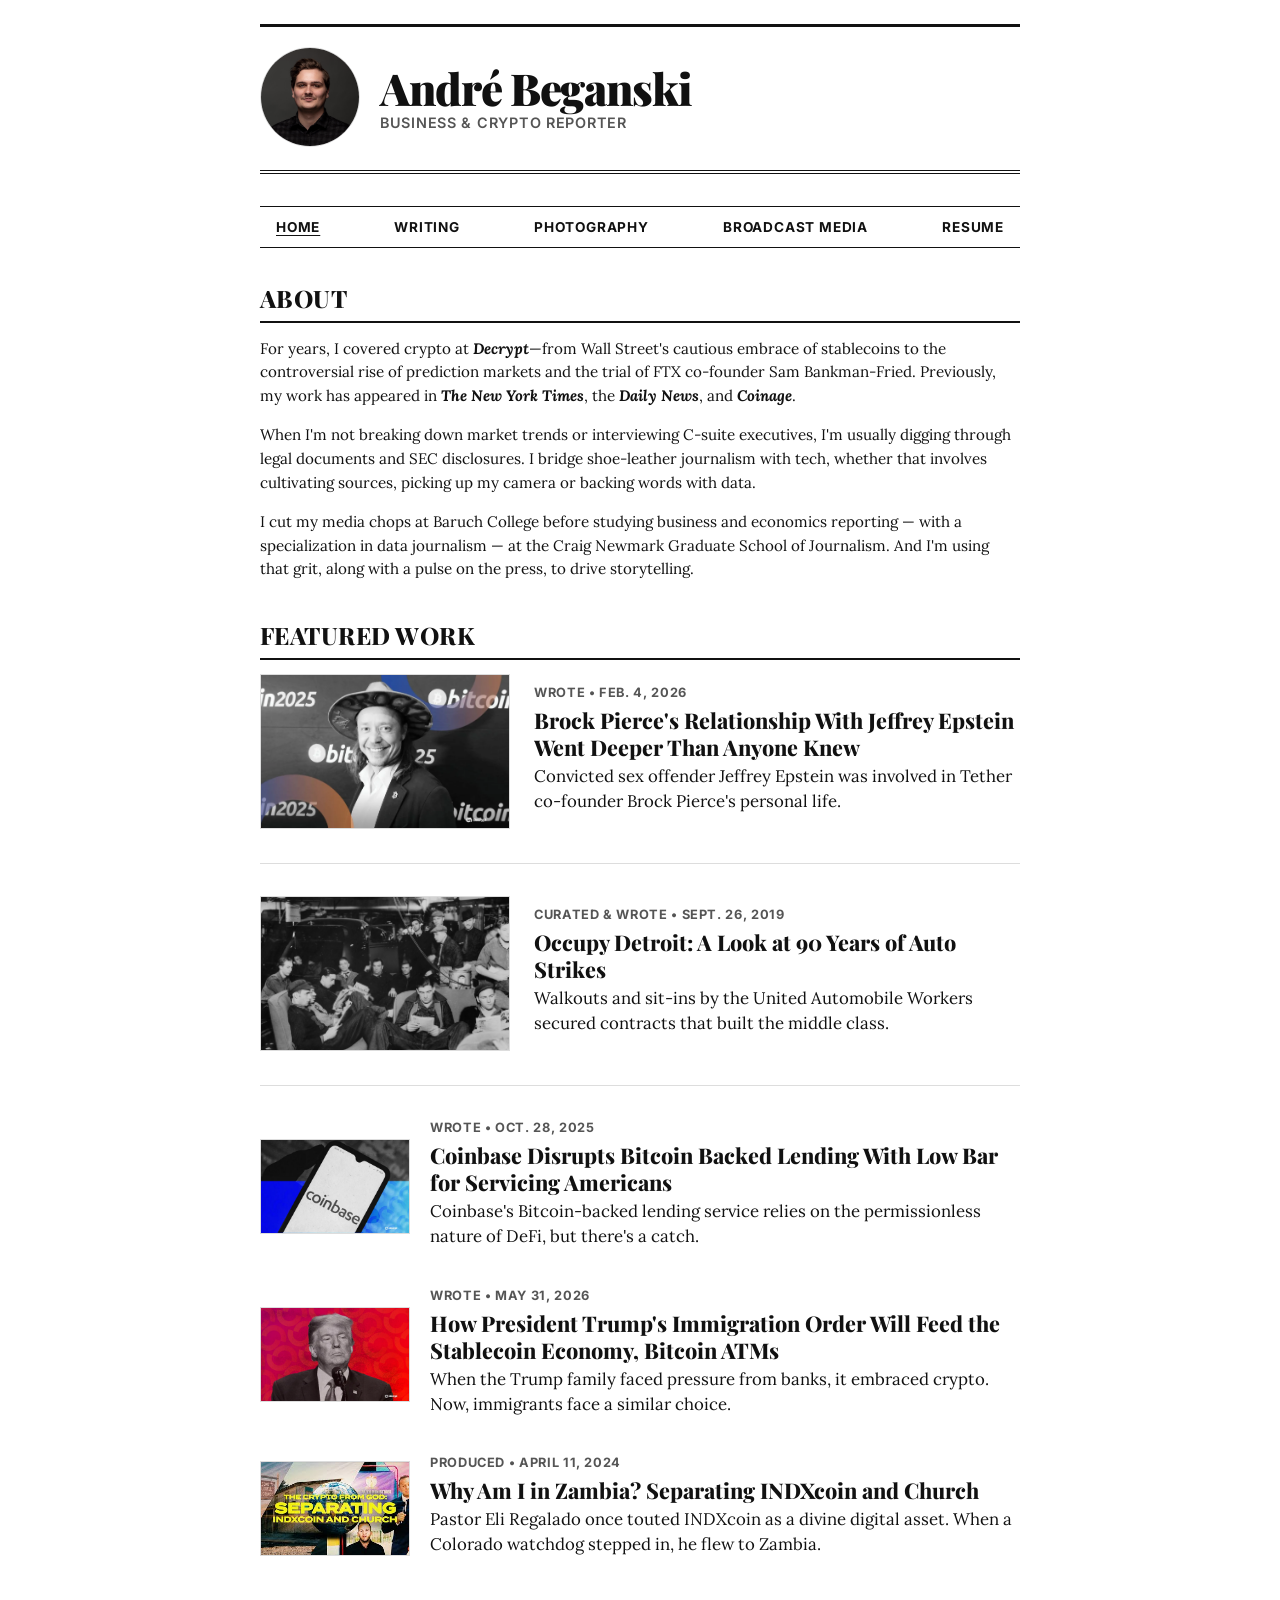
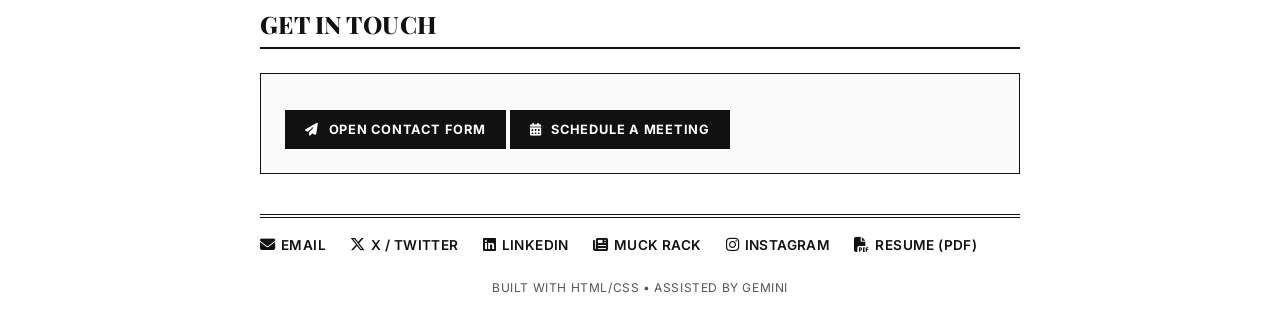
==== commit f3214df6: "Update index.html" ====
--- a/index.html
+++ b/index.html
@@ -563,9 +563,7 @@
         <section id="contact">
             <h2>Get in Touch</h2>
             <div class="contact-box">
-                <p>Have a news tip, a story pitch, a photography assignment, or just want to connect? Reach out directly via email or use the contact form.</p>
                 <a href="contact.html" class="btn-editorial"><i class="fa-solid fa-paper-plane" style="margin-right: 6px;"></i> Open Contact Form</a>
-                <br>
                 <a href="https://calendar.app.google/BMsUF5dHbjo3s1t37" target="_blank" rel="noopener noreferrer" class="btn-editorial btn-editorial-outline"><i class="fa-solid fa-calendar-days" style="margin-right: 6px;"></i> Schedule a Meeting</a>
             </div>
         </section>
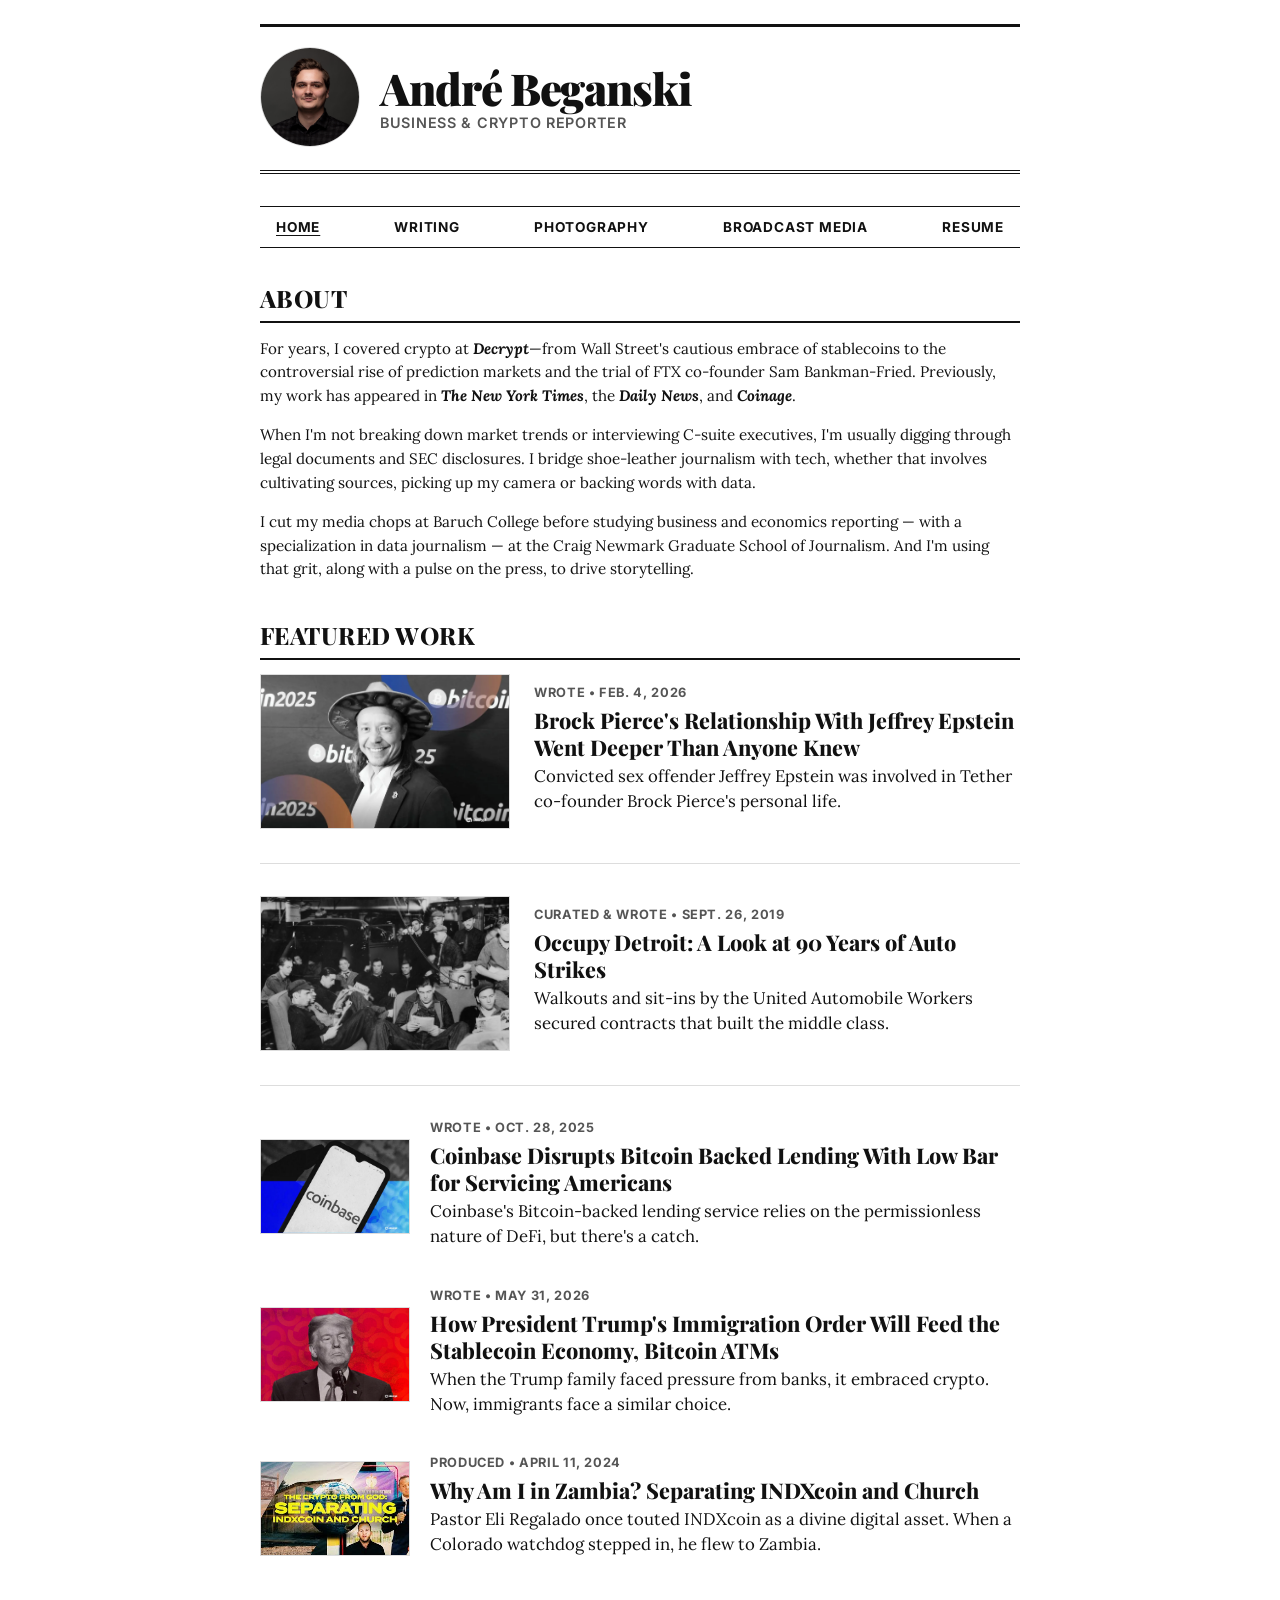
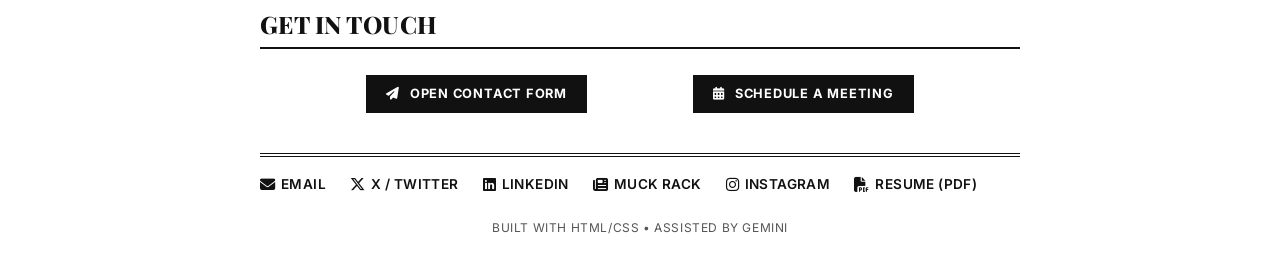
==== commit cd7b01c8: "Update index.html" ====
--- a/index.html
+++ b/index.html
@@ -562,7 +562,7 @@
 
         <section id="contact">
             <h2>Get in Touch</h2>
-            <div class="contact-box">
+            <div style="display: flex; justify-content: space-evenly; width: 100%;">
                 <a href="contact.html" class="btn-editorial"><i class="fa-solid fa-paper-plane" style="margin-right: 6px;"></i> Open Contact Form</a>
                 <a href="https://calendar.app.google/BMsUF5dHbjo3s1t37" target="_blank" rel="noopener noreferrer" class="btn-editorial btn-editorial-outline"><i class="fa-solid fa-calendar-days" style="margin-right: 6px;"></i> Schedule a Meeting</a>
             </div>
